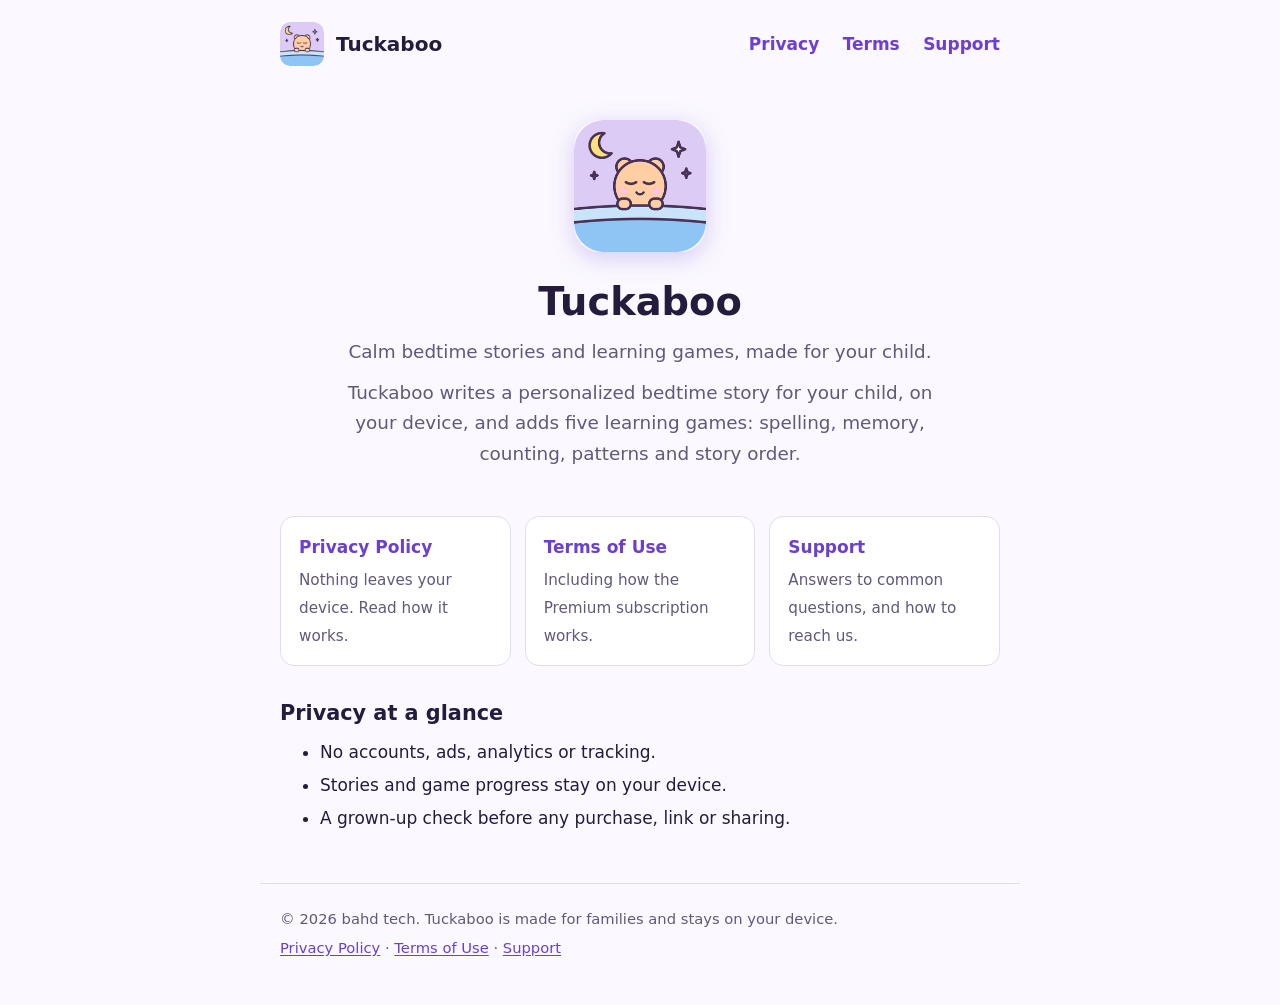
==== docs/index.html @ 172596ad "Add Tuckaboo public pages (privacy, terms, support)" ====
<!doctype html>
<html lang="en">
<head>
<meta charset="utf-8">
<meta name="viewport" content="width=device-width, initial-scale=1">
<meta name="color-scheme" content="light dark">
<title>Tuckaboo – bedtime stories and learning games</title>
<meta name="description" content="Calm bedtime stories and learning games, made for your child.">
<link rel="icon" href="./icon.png">
<link rel="stylesheet" href="./style.css">
</head>
<body>
<header class="site-header">
  <a class="brand" href="./">
    <img src="./icon.png" alt="" width="44" height="44">
    <span>Tuckaboo</span>
  </a>
  <nav aria-label="Main">
    <a href="./privacy/">Privacy</a>
    <a href="./terms/">Terms</a>
    <a href="./support/">Support</a>
  </nav>
</header>
<main>
<section class="hero">
<img src="./icon.png" alt="Tuckaboo app icon" width="132" height="132">
<h1>Tuckaboo</h1>
<p>Calm bedtime stories and learning games, made for your child.</p>
<p>Tuckaboo writes a personalized bedtime story for your child, on your device, and adds five learning games: spelling, memory, counting, patterns and story order.</p>

</section>

<div class="cards">
<a class="card" href="./privacy/"><strong>Privacy Policy</strong><span>Nothing leaves your device. Read how it works.</span></a>
<a class="card" href="./terms/"><strong>Terms of Use</strong><span>Including how the Premium subscription works.</span></a>
<a class="card" href="./support/"><strong>Support</strong><span>Answers to common questions, and how to reach us.</span></a>
</div>

<h2>Privacy at a glance</h2>
<ul>
<li>No accounts, ads, analytics or tracking.</li>
<li>Stories and game progress stay on your device.</li>
<li>A grown-up check before any purchase, link or sharing.</li>
</ul>

</main>
<footer class="site-footer">
  <p>&copy; 2026 bahd tech. Tuckaboo is made for families and stays on your device.</p>
  <p><a href="./privacy/">Privacy Policy</a> &middot; <a href="./terms/">Terms of Use</a> &middot; <a href="./support/">Support</a></p>
</footer>
</body>
</html>
---- docs/style.css ----
:root {
  --bg: #fbf9ff;
  --surface: #ffffff;
  --text: #251b3c;
  --muted: #61587a;
  --accent: #6b3fd0;
  --accent-soft: #efe8fc;
  --border: #e3dbf3;
}
@media (prefers-color-scheme: dark) {
  :root {
    --bg: #14101f;
    --surface: #1d1830;
    --text: #efe9fb;
    --muted: #b3a9cc;
    --accent: #b99cf5;
    --accent-soft: #2a2244;
    --border: #372e55;
  }
}
* { box-sizing: border-box; }
html { -webkit-text-size-adjust: 100%; }
body {
  margin: 0;
  background: var(--bg);
  color: var(--text);
  font: 17px/1.65 system-ui, -apple-system, "Segoe UI", Roboto, Helvetica, Arial, sans-serif;
}
a { color: var(--accent); text-underline-offset: 2px; }
a:hover { text-decoration-thickness: 2px; }
.site-header, main, .site-footer { max-width: 760px; margin: 0 auto; padding-left: 20px; padding-right: 20px; }
.site-header { display: flex; align-items: center; justify-content: space-between; gap: 16px; padding-top: 22px; padding-bottom: 14px; flex-wrap: wrap; }
.brand { display: flex; align-items: center; gap: 12px; font-weight: 700; font-size: 20px; color: var(--text); text-decoration: none; }
.brand img { border-radius: 10px; }
nav a { margin-left: 18px; text-decoration: none; font-weight: 600; }
nav a:hover { text-decoration: underline; }
main { padding-top: 12px; padding-bottom: 40px; }
h1 { font-size: 2rem; line-height: 1.2; margin: 1.2rem 0 0.4rem; }
h2 { font-size: 1.3rem; line-height: 1.3; margin: 2.1rem 0 0.4rem; }
h3 { font-size: 1.05rem; margin: 1.4rem 0 0.2rem; }
p, ul, ol, table { margin: 0.7rem 0; }
li { margin: 0.3rem 0; }
.updated { color: var(--muted); margin-top: 0; }
.summary { background: var(--accent-soft); border: 1px solid var(--border); border-radius: 14px; padding: 6px 20px 10px; margin: 1.2rem 0; }
.summary h2 { margin-top: 1rem; }
.hero { text-align: center; padding: 28px 0 10px; }
.hero img { border-radius: 26px; box-shadow: 0 6px 24px rgba(107, 63, 208, 0.25); }
.hero h1 { font-size: 2.4rem; margin-bottom: 0.2rem; }
.hero p { color: var(--muted); font-size: 1.15rem; max-width: 34em; margin-left: auto; margin-right: auto; }
.cards { display: grid; grid-template-columns: repeat(auto-fit, minmax(200px, 1fr)); gap: 14px; margin: 1.6rem 0; }
.card { background: var(--surface); border: 1px solid var(--border); border-radius: 14px; padding: 16px 18px; text-decoration: none; color: var(--text); display: block; }
.card:hover { border-color: var(--accent); }
.card strong { display: block; color: var(--accent); margin-bottom: 4px; }
.card span { color: var(--muted); font-size: 0.95rem; }
table { width: 100%; border-collapse: collapse; background: var(--surface); border: 1px solid var(--border); border-radius: 12px; overflow: hidden; font-size: 0.97rem; }
th, td { text-align: left; vertical-align: top; padding: 10px 12px; border-bottom: 1px solid var(--border); }
th { background: var(--accent-soft); }
tr:last-child td { border-bottom: none; }
details { background: var(--surface); border: 1px solid var(--border); border-radius: 12px; padding: 4px 16px; margin: 10px 0; }
summary { cursor: pointer; font-weight: 600; padding: 10px 0; }
details[open] summary { margin-bottom: 2px; }
.note { color: var(--muted); font-size: 0.95rem; }
.site-footer { border-top: 1px solid var(--border); color: var(--muted); font-size: 0.92rem; padding-top: 18px; padding-bottom: 40px; }
.site-footer p { margin: 0.3rem 0; }
:focus-visible { outline: 3px solid var(--accent); outline-offset: 2px; border-radius: 4px; }
@media (max-width: 520px) { body { font-size: 16px; } h1 { font-size: 1.7rem; } nav a { margin-left: 12px; } }
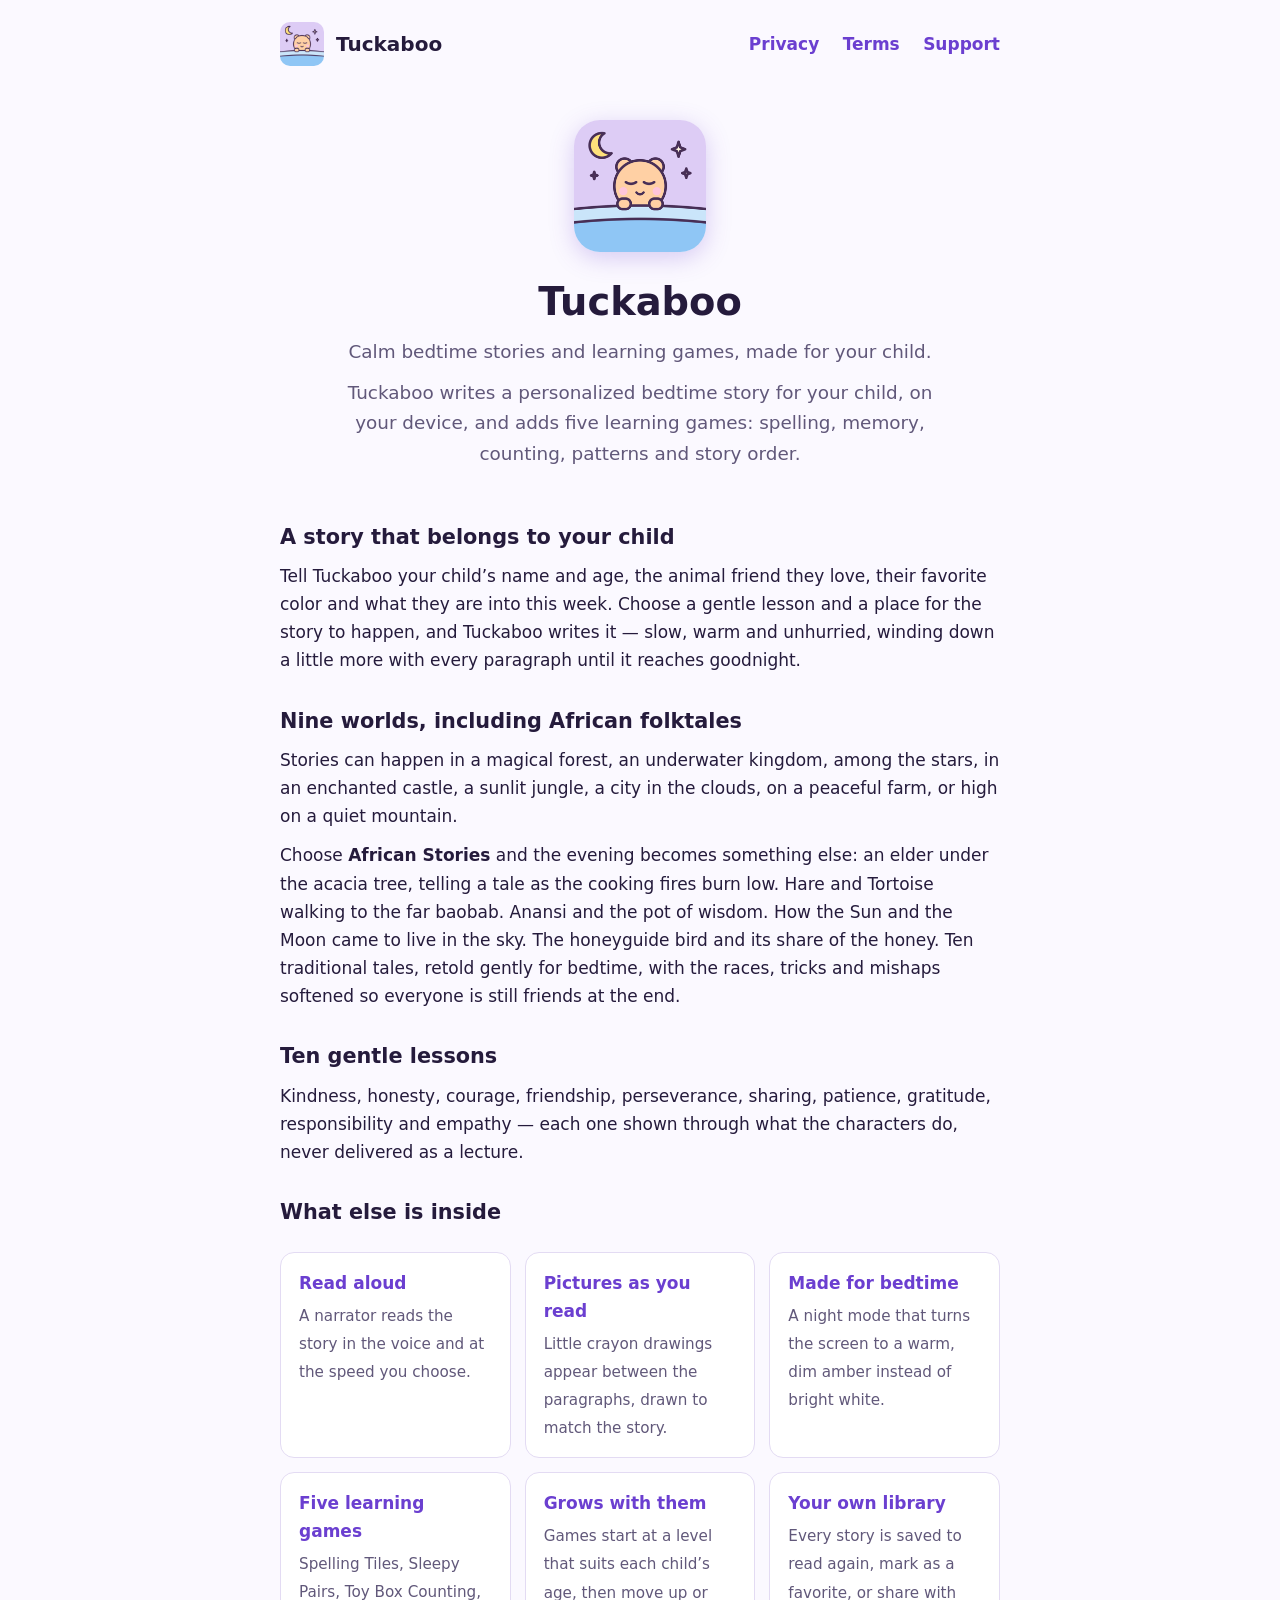
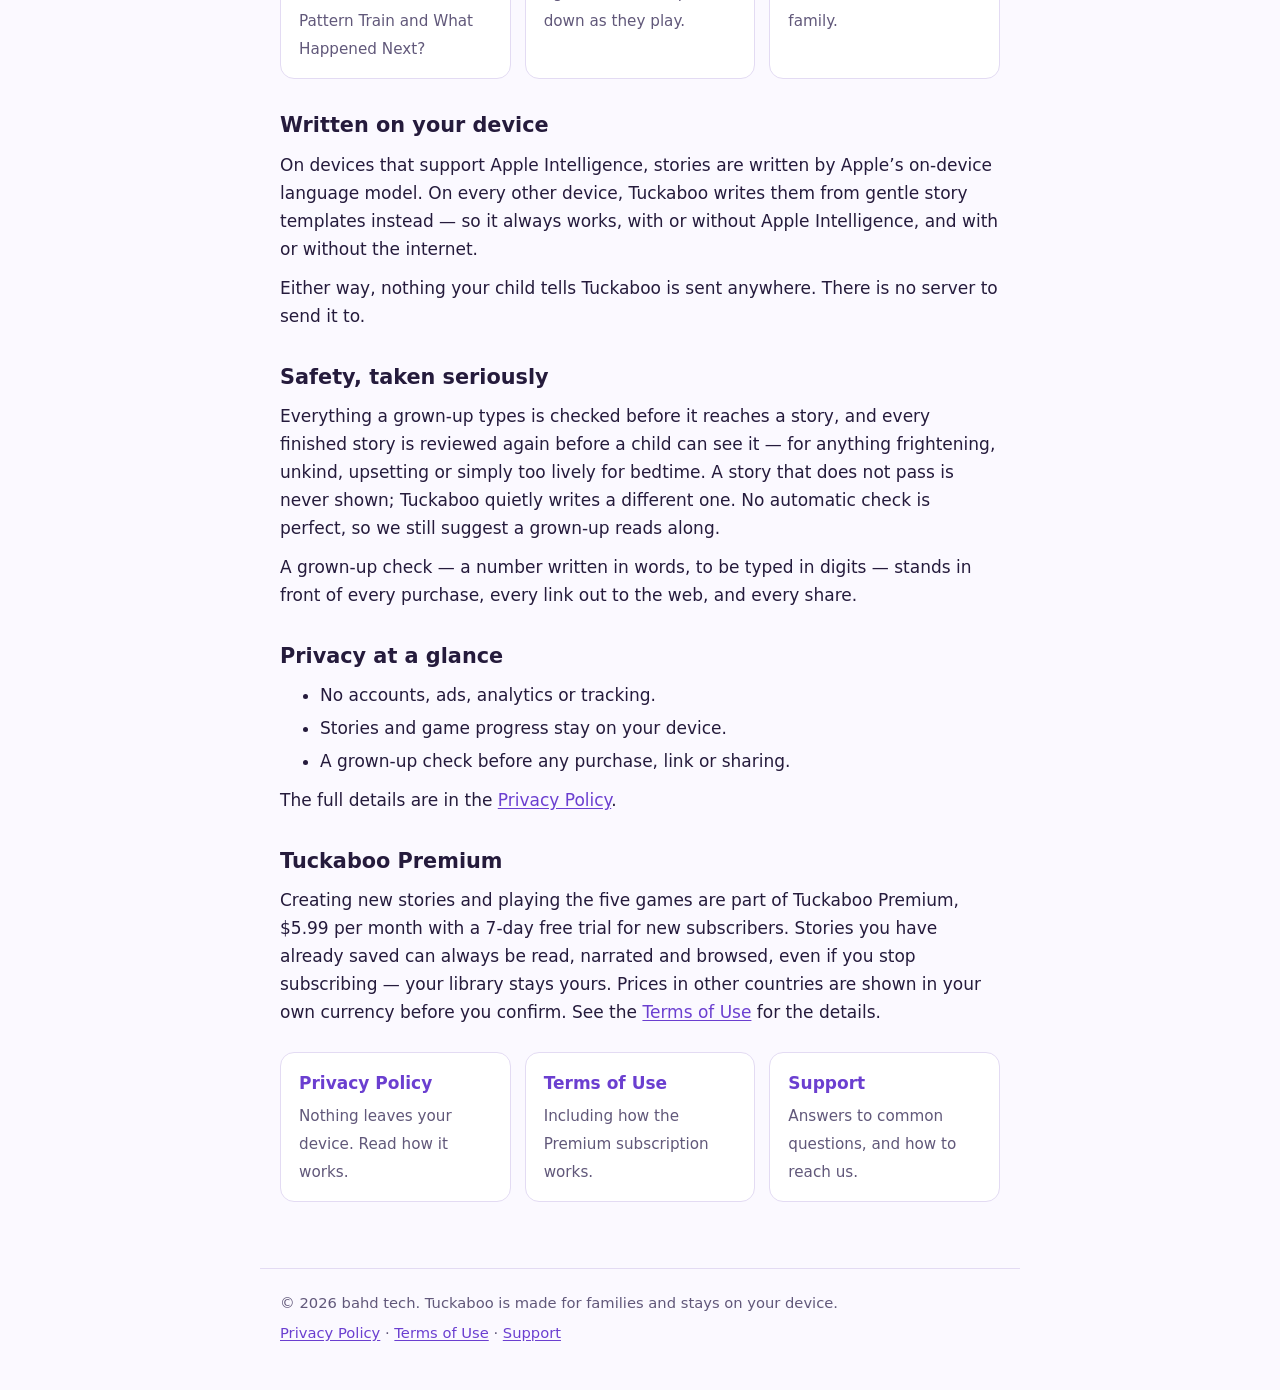
==== commit c841d470: "Expand the home page and add African Stories to the support FAQ The landing page now describes what " ====
--- a/docs/index.html
+++ b/docs/index.html
@@ -5,9 +5,13 @@
 <meta name="viewport" content="width=device-width, initial-scale=1">
 <meta name="color-scheme" content="light dark">
 <title>Tuckaboo – bedtime stories and learning games</title>
-<meta name="description" content="Calm bedtime stories and learning games, made for your child.">
+<meta name="description" content="Calm, personalized bedtime stories written on your device, plus five learning games. No ads, no accounts, nothing leaves your device.">
 <link rel="icon" href="./icon.png">
 <link rel="stylesheet" href="./style.css">
+<meta property="og:title" content="Tuckaboo – bedtime stories and learning games">
+<meta property="og:description" content="Calm, personalized bedtime stories written on your device, plus five learning games.">
+<meta property="og:type" content="website">
+<meta property="og:image" content="./icon.png">
 </head>
 <body>
 <header class="site-header">
@@ -27,14 +31,35 @@
 <h1>Tuckaboo</h1>
 <p>Calm bedtime stories and learning games, made for your child.</p>
 <p>Tuckaboo writes a personalized bedtime story for your child, on your device, and adds five learning games: spelling, memory, counting, patterns and story order.</p>
-
 </section>
 
+<h2>A story that belongs to your child</h2>
+<p>Tell Tuckaboo your child&rsquo;s name and age, the animal friend they love, their favorite color and what they are into this week. Choose a gentle lesson and a place for the story to happen, and Tuckaboo writes it &mdash; slow, warm and unhurried, winding down a little more with every paragraph until it reaches goodnight.</p>
+
+<h2>Nine worlds, including African folktales</h2>
+<p>Stories can happen in a magical forest, an underwater kingdom, among the stars, in an enchanted castle, a sunlit jungle, a city in the clouds, on a peaceful farm, or high on a quiet mountain.</p>
+<p>Choose <strong>African Stories</strong> and the evening becomes something else: an elder under the acacia tree, telling a tale as the cooking fires burn low. Hare and Tortoise walking to the far baobab. Anansi and the pot of wisdom. How the Sun and the Moon came to live in the sky. The honeyguide bird and its share of the honey. Ten traditional tales, retold gently for bedtime, with the races, tricks and mishaps softened so everyone is still friends at the end.</p>
+
+<h2>Ten gentle lessons</h2>
+<p>Kindness, honesty, courage, friendship, perseverance, sharing, patience, gratitude, responsibility and empathy &mdash; each one shown through what the characters do, never delivered as a lecture.</p>
+
+<h2>What else is inside</h2>
 <div class="cards">
-<a class="card" href="./privacy/"><strong>Privacy Policy</strong><span>Nothing leaves your device. Read how it works.</span></a>
-<a class="card" href="./terms/"><strong>Terms of Use</strong><span>Including how the Premium subscription works.</span></a>
-<a class="card" href="./support/"><strong>Support</strong><span>Answers to common questions, and how to reach us.</span></a>
+<div class="card"><strong>Read aloud</strong><span>A narrator reads the story in the voice and at the speed you choose.</span></div>
+<div class="card"><strong>Pictures as you read</strong><span>Little crayon drawings appear between the paragraphs, drawn to match the story.</span></div>
+<div class="card"><strong>Made for bedtime</strong><span>A night mode that turns the screen to a warm, dim amber instead of bright white.</span></div>
+<div class="card"><strong>Five learning games</strong><span>Spelling Tiles, Sleepy Pairs, Toy Box Counting, Pattern Train and What Happened Next?</span></div>
+<div class="card"><strong>Grows with them</strong><span>Games start at a level that suits each child&rsquo;s age, then move up or down as they play.</span></div>
+<div class="card"><strong>Your own library</strong><span>Every story is saved to read again, mark as a favorite, or share with family.</span></div>
 </div>
+
+<h2>Written on your device</h2>
+<p>On devices that support Apple Intelligence, stories are written by Apple&rsquo;s on-device language model. On every other device, Tuckaboo writes them from gentle story templates instead &mdash; so it always works, with or without Apple Intelligence, and with or without the internet.</p>
+<p>Either way, nothing your child tells Tuckaboo is sent anywhere. There is no server to send it to.</p>
+
+<h2>Safety, taken seriously</h2>
+<p>Everything a grown-up types is checked before it reaches a story, and every finished story is reviewed again before a child can see it &mdash; for anything frightening, unkind, upsetting or simply too lively for bedtime. A story that does not pass is never shown; Tuckaboo quietly writes a different one. No automatic check is perfect, so we still suggest a grown-up reads along.</p>
+<p>A grown-up check &mdash; a number written in words, to be typed in digits &mdash; stands in front of every purchase, every link out to the web, and every share.</p>
 
 <h2>Privacy at a glance</h2>
 <ul>
@@ -42,6 +67,16 @@
 <li>Stories and game progress stay on your device.</li>
 <li>A grown-up check before any purchase, link or sharing.</li>
 </ul>
+<p>The full details are in the <a href="./privacy/">Privacy Policy</a>.</p>
+
+<h2>Tuckaboo Premium</h2>
+<p>Creating new stories and playing the five games are part of Tuckaboo Premium, $5.99 per month with a 7-day free trial for new subscribers. Stories you have already saved can always be read, narrated and browsed, even if you stop subscribing &mdash; your library stays yours. Prices in other countries are shown in your own currency before you confirm. See the <a href="./terms/">Terms of Use</a> for the details.</p>
+
+<div class="cards">
+<a class="card" href="./privacy/"><strong>Privacy Policy</strong><span>Nothing leaves your device. Read how it works.</span></a>
+<a class="card" href="./terms/"><strong>Terms of Use</strong><span>Including how the Premium subscription works.</span></a>
+<a class="card" href="./support/"><strong>Support</strong><span>Answers to common questions, and how to reach us.</span></a>
+</div>
 
 </main>
 <footer class="site-footer">
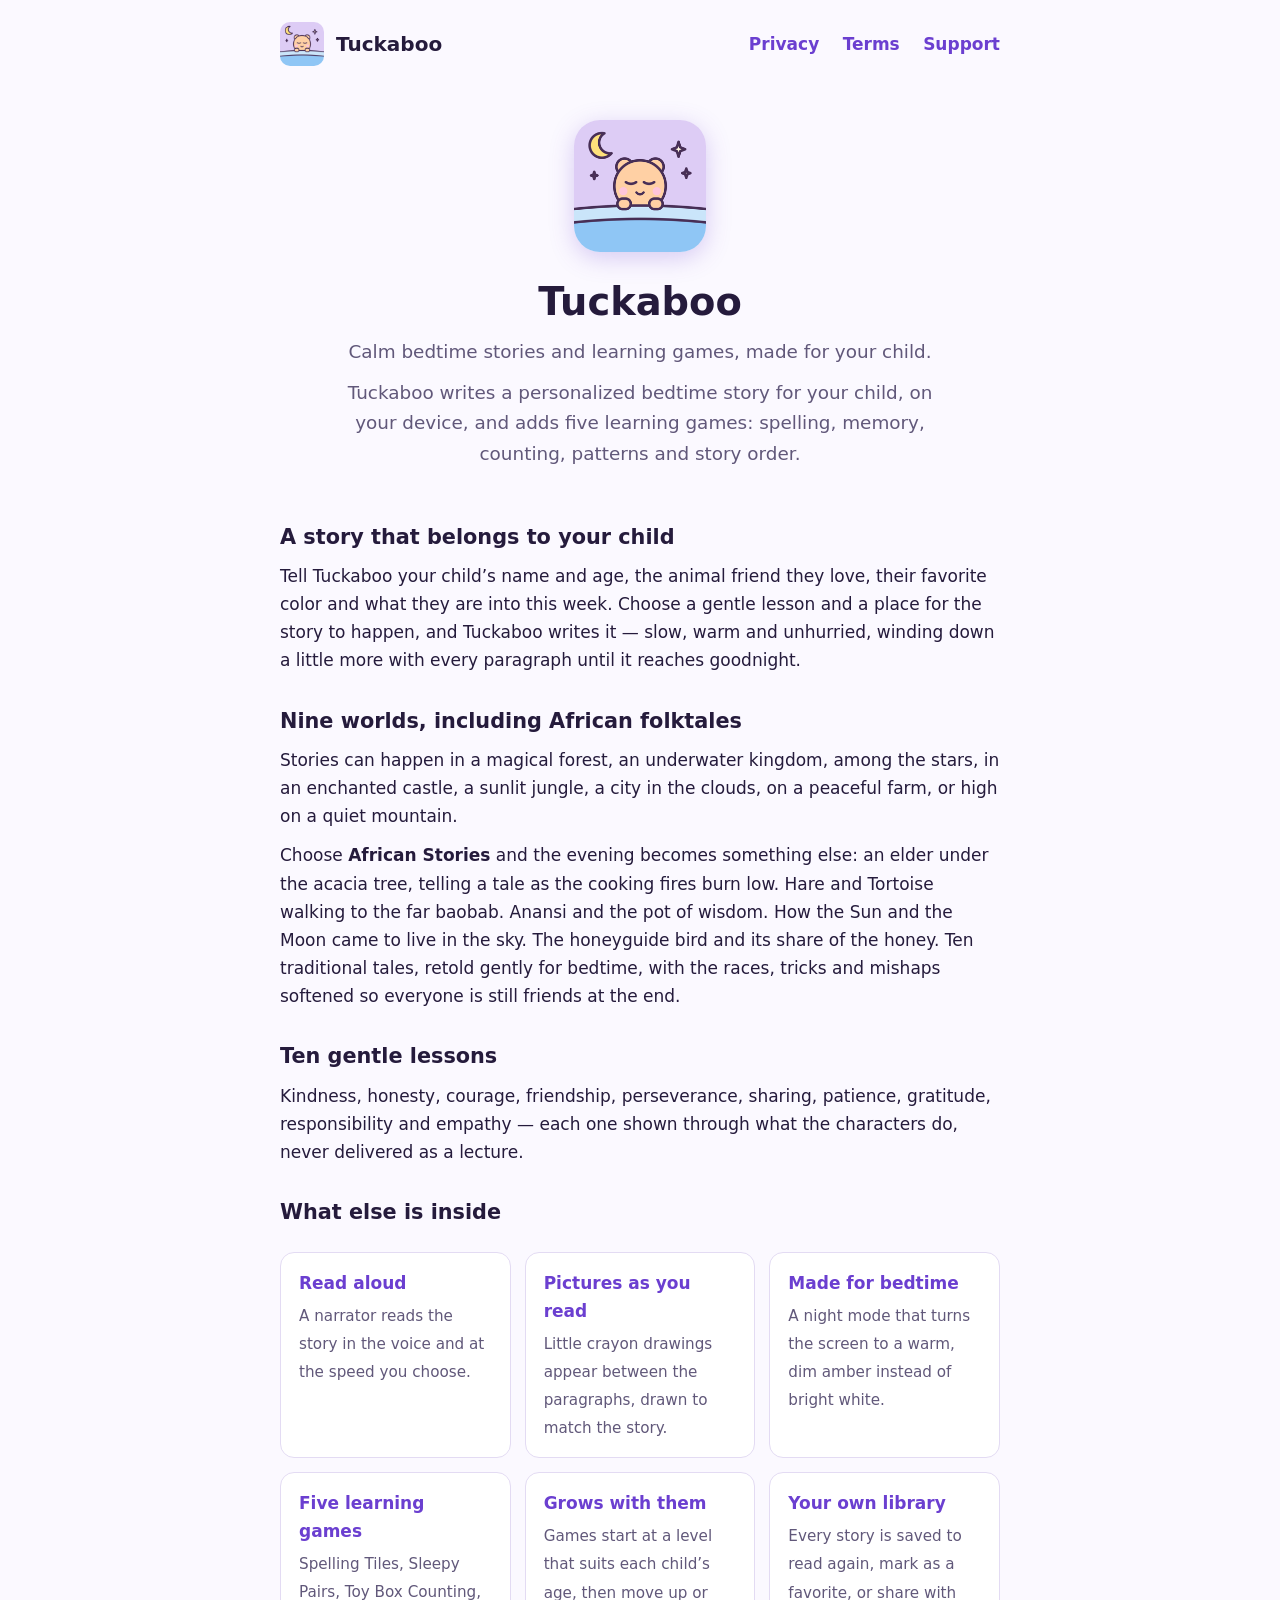
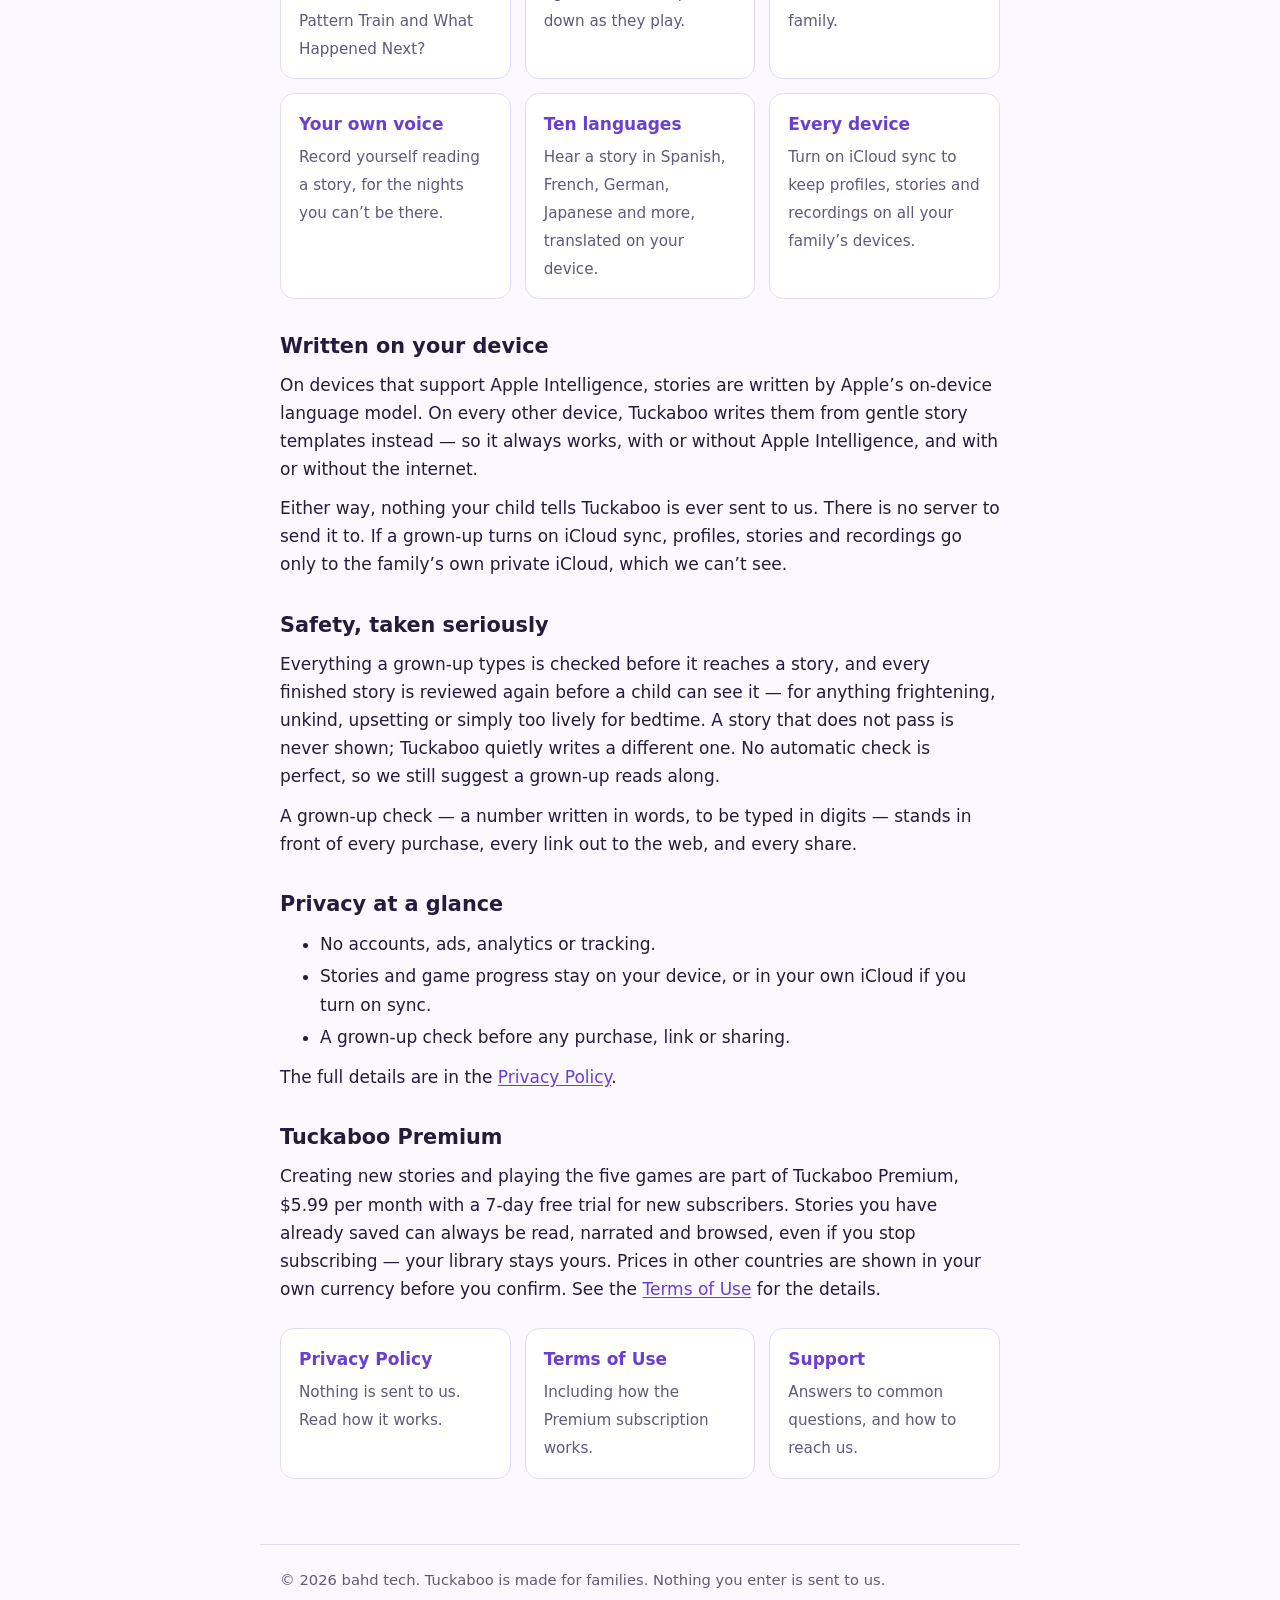
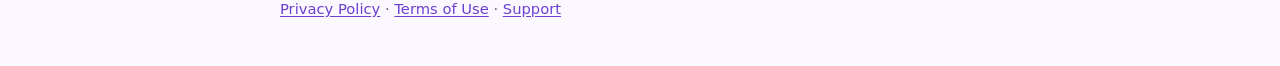
==== commit 9d8c2a89: "Describe iCloud sync, voice recordings, languages and the widget Update the home, privacy, support a" ====
--- a/docs/index.html
+++ b/docs/index.html
@@ -5,7 +5,7 @@
 <meta name="viewport" content="width=device-width, initial-scale=1">
 <meta name="color-scheme" content="light dark">
 <title>Tuckaboo – bedtime stories and learning games</title>
-<meta name="description" content="Calm, personalized bedtime stories written on your device, plus five learning games. No ads, no accounts, nothing leaves your device.">
+<meta name="description" content="Calm, personalized bedtime stories written on your device, plus five learning games. No ads, no accounts, nothing sent to us.">
 <link rel="icon" href="./icon.png">
 <link rel="stylesheet" href="./style.css">
 <meta property="og:title" content="Tuckaboo – bedtime stories and learning games">
@@ -31,6 +31,7 @@
 <h1>Tuckaboo</h1>
 <p>Calm bedtime stories and learning games, made for your child.</p>
 <p>Tuckaboo writes a personalized bedtime story for your child, on your device, and adds five learning games: spelling, memory, counting, patterns and story order.</p>
+
 </section>
 
 <h2>A story that belongs to your child</h2>
@@ -51,11 +52,14 @@
 <div class="card"><strong>Five learning games</strong><span>Spelling Tiles, Sleepy Pairs, Toy Box Counting, Pattern Train and What Happened Next?</span></div>
 <div class="card"><strong>Grows with them</strong><span>Games start at a level that suits each child&rsquo;s age, then move up or down as they play.</span></div>
 <div class="card"><strong>Your own library</strong><span>Every story is saved to read again, mark as a favorite, or share with family.</span></div>
+<div class="card"><strong>Your own voice</strong><span>Record yourself reading a story, for the nights you can&rsquo;t be there.</span></div>
+<div class="card"><strong>Ten languages</strong><span>Hear a story in Spanish, French, German, Japanese and more, translated on your device.</span></div>
+<div class="card"><strong>Every device</strong><span>Turn on iCloud sync to keep profiles, stories and recordings on all your family&rsquo;s devices.</span></div>
 </div>
 
 <h2>Written on your device</h2>
 <p>On devices that support Apple Intelligence, stories are written by Apple&rsquo;s on-device language model. On every other device, Tuckaboo writes them from gentle story templates instead &mdash; so it always works, with or without Apple Intelligence, and with or without the internet.</p>
-<p>Either way, nothing your child tells Tuckaboo is sent anywhere. There is no server to send it to.</p>
+<p>Either way, nothing your child tells Tuckaboo is ever sent to us. There is no server to send it to. If a grown-up turns on iCloud sync, profiles, stories and recordings go only to the family&rsquo;s own private iCloud, which we can&rsquo;t see.</p>
 
 <h2>Safety, taken seriously</h2>
 <p>Everything a grown-up types is checked before it reaches a story, and every finished story is reviewed again before a child can see it &mdash; for anything frightening, unkind, upsetting or simply too lively for bedtime. A story that does not pass is never shown; Tuckaboo quietly writes a different one. No automatic check is perfect, so we still suggest a grown-up reads along.</p>
@@ -64,7 +68,7 @@
 <h2>Privacy at a glance</h2>
 <ul>
 <li>No accounts, ads, analytics or tracking.</li>
-<li>Stories and game progress stay on your device.</li>
+<li>Stories and game progress stay on your device, or in your own iCloud if you turn on sync.</li>
 <li>A grown-up check before any purchase, link or sharing.</li>
 </ul>
 <p>The full details are in the <a href="./privacy/">Privacy Policy</a>.</p>
@@ -73,14 +77,15 @@
 <p>Creating new stories and playing the five games are part of Tuckaboo Premium, $5.99 per month with a 7-day free trial for new subscribers. Stories you have already saved can always be read, narrated and browsed, even if you stop subscribing &mdash; your library stays yours. Prices in other countries are shown in your own currency before you confirm. See the <a href="./terms/">Terms of Use</a> for the details.</p>
 
 <div class="cards">
-<a class="card" href="./privacy/"><strong>Privacy Policy</strong><span>Nothing leaves your device. Read how it works.</span></a>
+<a class="card" href="./privacy/"><strong>Privacy Policy</strong><span>Nothing is sent to us. Read how it works.</span></a>
 <a class="card" href="./terms/"><strong>Terms of Use</strong><span>Including how the Premium subscription works.</span></a>
 <a class="card" href="./support/"><strong>Support</strong><span>Answers to common questions, and how to reach us.</span></a>
 </div>
 
+
 </main>
 <footer class="site-footer">
-  <p>&copy; 2026 bahd tech. Tuckaboo is made for families and stays on your device.</p>
+  <p>&copy; 2026 bahd tech. Tuckaboo is made for families. Nothing you enter is sent to us.</p>
   <p><a href="./privacy/">Privacy Policy</a> &middot; <a href="./terms/">Terms of Use</a> &middot; <a href="./support/">Support</a></p>
 </footer>
 </body>
